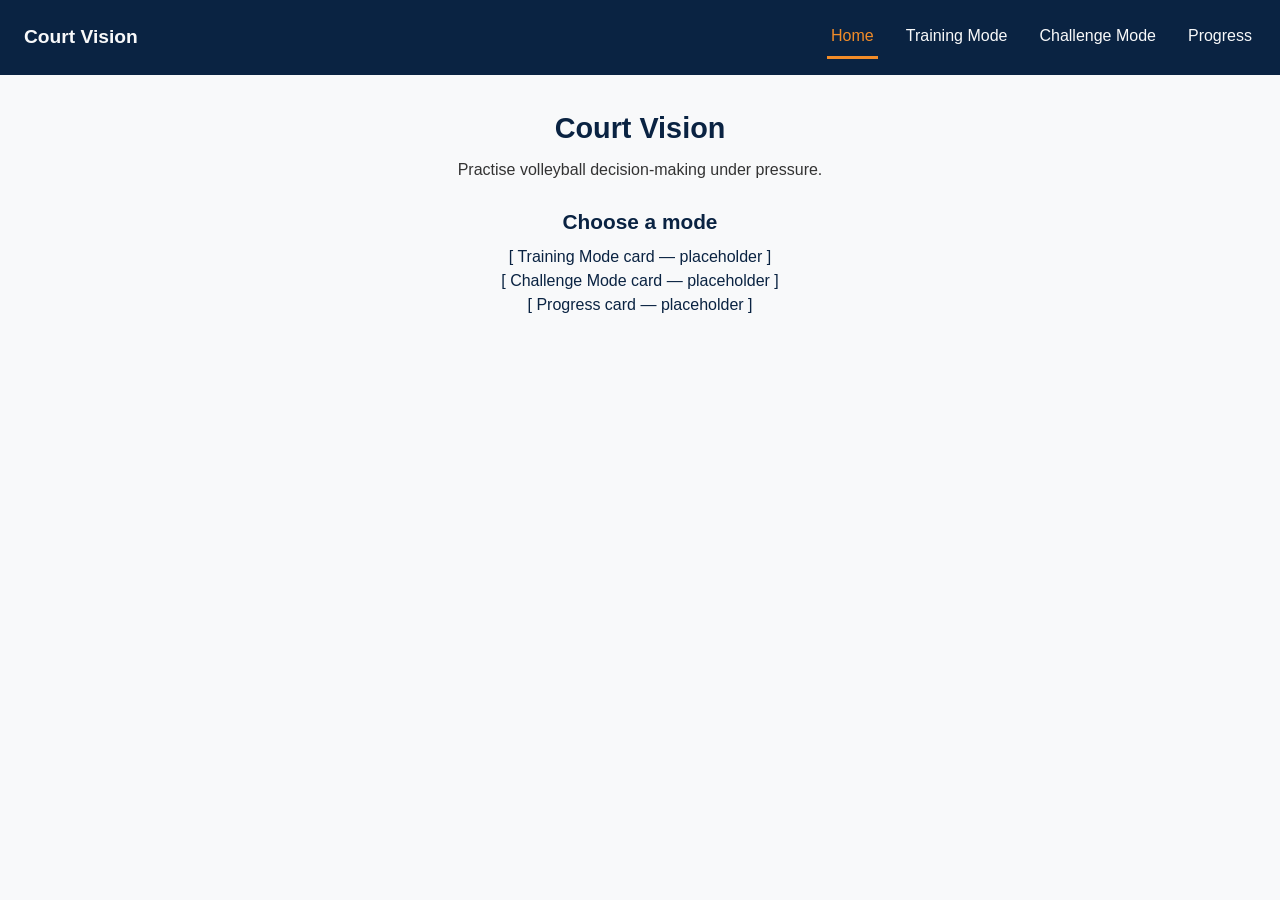
==== index.html @ 3679da06 "Initial upload" ====
<!DOCTYPE html>
<html lang="en">
<head>
  <meta charset="UTF-8">
  <title>Court Vision — Home</title>
  <link rel="stylesheet" href="css/style.css">
</head>
<body>

  <header class="site-header">
    <span class="site-title">Court Vision</span>
    <nav>
      <a href="index.html" class="active">Home</a>
      <a href="training.html">Training Mode</a>
      <a href="challenge.html">Challenge Mode</a>
      <a href="progress.html">Progress</a>
    </nav>
  </header>

  <main class="container page-content">
    <h1 class="page-title">Court Vision</h1>
    <p class="subtitle">Practise volleyball decision-making under pressure.</p>

    <h2 class="section-title">Choose a mode</h2>
    <p>[ Training Mode card — placeholder ]</p>
    <p>[ Challenge Mode card — placeholder ]</p>
    <p>[ Progress card — placeholder ]</p>
  </main>

</body>
</html>
---- css/style.css ----
/* Court Vision — base styles
   Colour palette from your Design doc:
   Dark Navy #0A2342 | Volleyball Orange #F28C28 | Off White #F8F9FA
   MVP note: fonts/colours are still placeholders — Colour + full
   typography get properly styled in later sprints, so keep this minimal.
*/

* {
  box-sizing: border-box;
  margin: 0;
  padding: 0;
}

body {
  font-family: Arial, Helvetica, sans-serif; /* MVP placeholder font */
  background: #F8F9FA;
  color: #0A2342;
  line-height: 1.5;
}

a {
  color: inherit;
  text-decoration: none;
}

.container {
  max-width: 900px;
  margin: 0 auto;
  padding: 1rem;
}

.btn {
  display: inline-block;
  background: #F28C28;
  color: #0A2342;
  padding: 0.6rem 1.2rem;
  border: none;
  border-radius: 4px;
  font-weight: bold;
  cursor: pointer;
}

.page-content {
  padding: 2rem 1rem;
  text-align: center;
}

.hidden {
  display: none;
}

/* ====================================================
   Site header / navigation
   Chosen from trial: Horizontal Top Bar
   ==================================================== */

header.site-header {
  background: #0A2342;
  color: #F8F9FA;
  display: flex;
  align-items: center;
  justify-content: space-between;
  padding: 1rem 1.5rem;
  flex-wrap: wrap;
}

header.site-header .site-title {
  font-size: 1.2rem;
  font-weight: bold;
}

header.site-header nav {
  display: flex;
  gap: 1.5rem;
}

header.site-header nav a {
  color: #F8F9FA;
  padding: 0.5rem 0.25rem;
  border-bottom: 3px solid transparent;
}

header.site-header nav a.active {
  border-bottom: 3px solid #F28C28;
  color: #F28C28;
}

header.site-header nav a:hover {
  border-bottom: 3px solid #F28C28;
  color: #F28C28;
}

/* ====================================================
   Titles / Headers / Text — MVP placeholder styles
   ==================================================== */

h1.page-title {
  font-size: 1.8rem;
  margin-bottom: 0.5rem;
}

h2.section-title {
  font-size: 1.3rem;
  margin: 1.5rem 0 0.5rem;
}

p.subtitle {
  font-size: 1rem;
  color: #333;
  margin-bottom: 1.5rem;
}

/* ====================================================
   Core Mechanics — decision panel, timer, feedback
   ==================================================== */

.decision-panel {
  margin-top: 1rem;
}

.decision-btn {
  background: #F28C28;
  color: #0A2342;
  border: none;
  padding: 0.7rem 1.1rem;
  margin: 0.3rem;
  border-radius: 4px;
  font-weight: bold;
  cursor: pointer;
}

.decision-btn:hover {
  opacity: 0.85;
}

.feedback {
  margin-top: 1rem;
  font-weight: bold;
  min-height: 1.5rem;
}

.feedback.correct {
  color: #1a7a3c;
}

.feedback.incorrect {
  color: #b3261e;
}
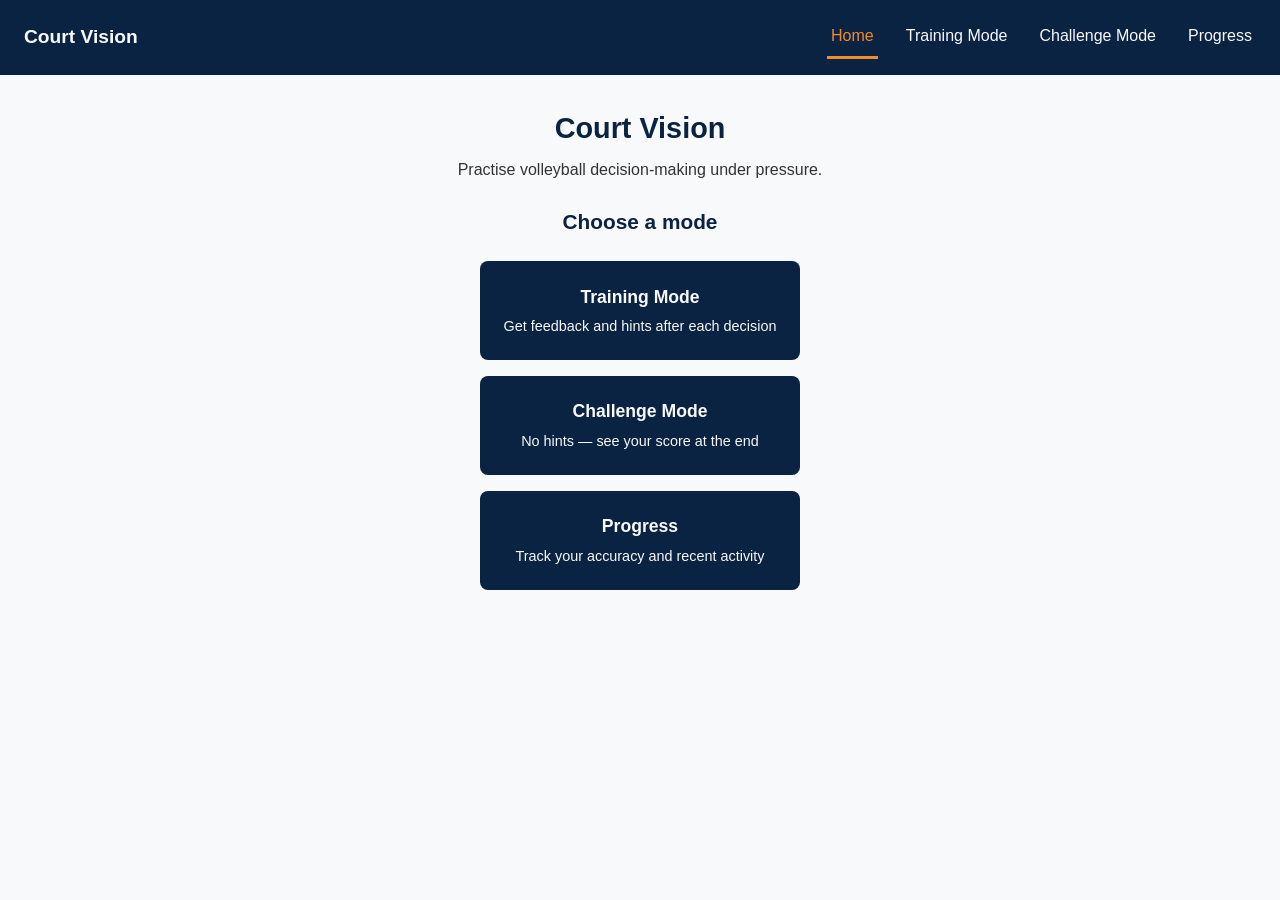
==== commit e0b24c47: "Trim MVP to 3 scenarios" ====
--- a/index.html
+++ b/index.html
@@ -22,9 +22,23 @@
     <p class="subtitle">Practise volleyball decision-making under pressure.</p>
 
     <h2 class="section-title">Choose a mode</h2>
-    <p>[ Training Mode card — placeholder ]</p>
-    <p>[ Challenge Mode card — placeholder ]</p>
-    <p>[ Progress card — placeholder ]</p>
+
+    <div class="mode-cards">
+      <a href="training.html" class="mode-card">
+        Training Mode
+        <span class="mode-card-desc">Get feedback and hints after each decision</span>
+      </a>
+
+      <a href="challenge.html" class="mode-card">
+        Challenge Mode
+        <span class="mode-card-desc">No hints — see your score at the end</span>
+      </a>
+
+      <a href="progress.html" class="mode-card">
+        Progress
+        <span class="mode-card-desc">Track your accuracy and recent activity</span>
+      </a>
+    </div>
   </main>
 
 </body>
--- a/css/style.css
+++ b/css/style.css
@@ -1,8 +1,8 @@
 /* Court Vision — base styles
    Colour palette from your Design doc:
    Dark Navy #0A2342 | Volleyball Orange #F28C28 | Off White #F8F9FA
-   MVP note: fonts/colours are still placeholders — Colour + full
-   typography get properly styled in later sprints, so keep this minimal.
+   MVP note: fonts/colours are still placeholders — Colour gets properly
+   styled in Sprint 2, so keep this minimal.
 */
 
 * {
@@ -111,6 +111,49 @@
 }
 
 /* ====================================================
+   Home page — mode cards
+   ==================================================== */
+
+.mode-cards {
+  display: flex;
+  flex-direction: column;
+  gap: 1rem;
+  align-items: center;
+  margin-top: 1.5rem;
+}
+
+.mode-card {
+  display: block;
+  width: 100%;
+  max-width: 320px;
+  background: #0A2342;
+  color: #F8F9FA;
+  padding: 1.2rem;
+  border-radius: 8px;
+  text-align: center;
+  font-weight: bold;
+  font-size: 1.1rem;
+  border: 3px solid transparent;
+}
+
+.mode-card:hover {
+  border-color: #F28C28;
+  color: #F28C28;
+}
+
+.mode-card .mode-card-desc {
+  display: block;
+  font-weight: normal;
+  font-size: 0.9rem;
+  margin-top: 0.4rem;
+  color: #F8F9FA;
+}
+
+.mode-card:hover .mode-card-desc {
+  color: #F28C28;
+}
+
+/* ====================================================
    Core Mechanics — decision panel, timer, feedback
    ==================================================== */
 
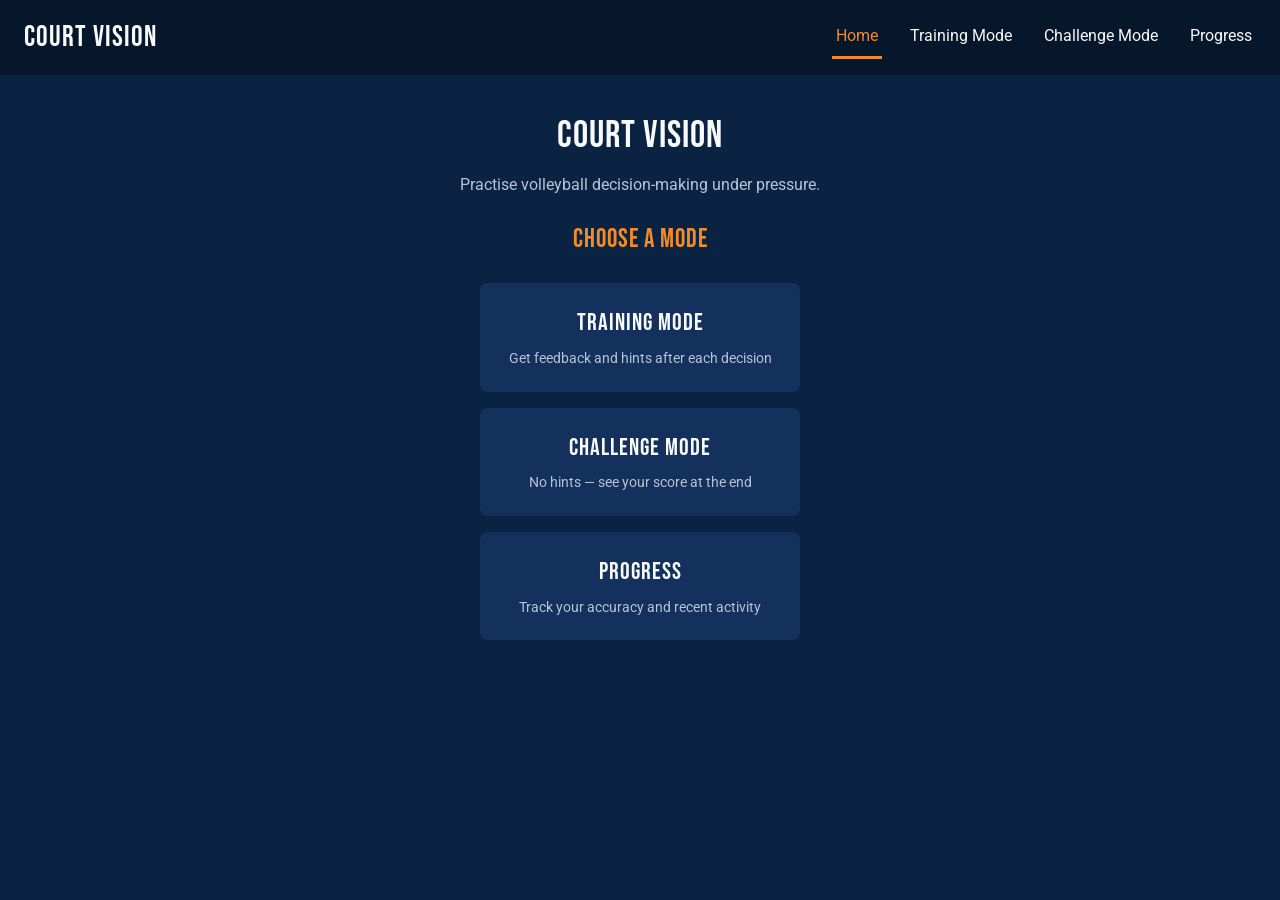
==== commit 61670439: "Complete core mechanics component with shrinking timer bar" ====
--- a/index.html
+++ b/index.html
@@ -3,6 +3,11 @@
 <head>
   <meta charset="UTF-8">
   <title>Court Vision — Home</title>
+  
+  <link rel="preconnect" href="https://fonts.googleapis.com">
+  <link rel="preconnect" href="https://fonts.gstatic.com" crossorigin>
+  <link href="https://fonts.googleapis.com/css2?family=Bebas+Neue&family=Roboto:wght@400;700&display=swap" rel="stylesheet">
+  
   <link rel="stylesheet" href="css/style.css">
 </head>
 <body>
--- a/css/style.css
+++ b/css/style.css
@@ -1,9 +1,9 @@
-/* Court Vision — base styles
-   Colour palette from your Design doc:
-   Dark Navy #0A2342 | Volleyball Orange #F28C28 | Off White #F8F9FA
-   MVP note: fonts/colours are still placeholders — Colour gets properly
-   styled in Sprint 2, so keep this minimal.
+/* Court Vision — Main Stylesheet
+   Theme: Dark Navy (#0A2342) / Card Navy (#13315C) / Volleyball Orange (#F28C28) / Off White (#F8F9FA)
+   Typography Choice (Option A): Bebas Neue (Titles/Headers) + Roboto (Body/Buttons)
 */
+
+@import url('https://fonts.googleapis.com/css2?family=Bebas+Neue&family=Roboto:wght@400;700&display=swap');
 
 * {
   box-sizing: border-box;
@@ -12,9 +12,9 @@
 }
 
 body {
-  font-family: Arial, Helvetica, sans-serif; /* MVP placeholder font */
-  background: #F8F9FA;
-  color: #0A2342;
+  font-family: 'Roboto', Arial, Helvetica, sans-serif;
+  background: #0A2342;
+  color: #F8F9FA;
   line-height: 1.5;
 }
 
@@ -33,6 +33,7 @@
   display: inline-block;
   background: #F28C28;
   color: #0A2342;
+  font-family: 'Roboto', sans-serif;
   padding: 0.6rem 1.2rem;
   border: none;
   border-radius: 4px;
@@ -51,11 +52,10 @@
 
 /* ====================================================
    Site header / navigation
-   Chosen from trial: Horizontal Top Bar
    ==================================================== */
 
 header.site-header {
-  background: #0A2342;
+  background: #06162B;
   color: #F8F9FA;
   display: flex;
   align-items: center;
@@ -65,8 +65,9 @@
 }
 
 header.site-header .site-title {
-  font-size: 1.2rem;
-  font-weight: bold;
+  font-family: 'Bebas Neue', sans-serif;
+  font-size: 1.8rem;
+  letter-spacing: 1px;
 }
 
 header.site-header nav {
@@ -91,22 +92,32 @@
 }
 
 /* ====================================================
-   Titles / Headers / Text — MVP placeholder styles
-   ==================================================== */
+   Titles / Headers / Text — Bebas Neue + Roboto
+   ==================================================== */
+
+h1, h2, h3, h4, h5, h6, 
+.site-title, 
+.page-title, 
+.section-title {
+  font-family: 'Bebas Neue', sans-serif;
+  letter-spacing: 1px;
+  font-weight: normal;
+}
 
 h1.page-title {
-  font-size: 1.8rem;
+  font-size: 2.4rem;
   margin-bottom: 0.5rem;
 }
 
 h2.section-title {
-  font-size: 1.3rem;
+  font-size: 1.6rem;
+  color: #F28C28;
   margin: 1.5rem 0 0.5rem;
 }
 
 p.subtitle {
   font-size: 1rem;
-  color: #333;
+  color: #B8C4D6;
   margin-bottom: 1.5rem;
 }
 
@@ -126,13 +137,14 @@
   display: block;
   width: 100%;
   max-width: 320px;
-  background: #0A2342;
+  background: #13315C;
   color: #F8F9FA;
   padding: 1.2rem;
   border-radius: 8px;
   text-align: center;
-  font-weight: bold;
-  font-size: 1.1rem;
+  font-family: 'Bebas Neue', sans-serif;
+  font-size: 1.5rem;
+  letter-spacing: 1px;
   border: 3px solid transparent;
 }
 
@@ -143,10 +155,12 @@
 
 .mode-card .mode-card-desc {
   display: block;
+  font-family: 'Roboto', sans-serif;
   font-weight: normal;
   font-size: 0.9rem;
   margin-top: 0.4rem;
-  color: #F8F9FA;
+  color: #B8C4D6;
+  letter-spacing: normal;
 }
 
 .mode-card:hover .mode-card-desc {
@@ -170,6 +184,7 @@
   border-radius: 4px;
   font-weight: bold;
   cursor: pointer;
+  font-family: 'Roboto', sans-serif;
 }
 
 .decision-btn:hover {
@@ -183,9 +198,70 @@
 }
 
 .feedback.correct {
-  color: #1a7a3c;
+  color: #5FD38D;
 }
 
 .feedback.incorrect {
-  color: #b3261e;
-}
+  color: #FF8A80;
+}
+
+/* ====================================================
+   Video player, start panel and credits
+   ==================================================== */
+
+.video-wrap {
+  width: 100%;
+  max-width: 640px;
+  aspect-ratio: 16 / 9;
+  margin: 0 auto;
+  background: #000;
+  border-radius: 6px;
+  overflow: hidden;
+}
+
+.video-wrap iframe,
+.video-wrap video {
+  width: 100%;
+  height: 100%;
+  border: 0;
+}
+
+.video-credit {
+  font-size: 0.8rem;
+  color: #B8C4D6;
+  margin-top: 0.4rem;
+}
+
+.start-panel {
+  max-width: 520px;
+  margin: 0 auto 1.5rem;
+  text-align: left;
+  background: #13315C;
+  padding: 1.5rem;
+  border-radius: 8px;
+}
+
+.start-panel .section-title {
+  text-align: center;
+}
+
+.how-list {
+  margin: 0.5rem 0 1.2rem 1.4rem;
+  color: #B8C4D6;
+}
+
+.start-panel .btn {
+  display: block;
+  margin: 0 auto;
+}
+
+.credits-list {
+  list-style: none;
+  font-size: 0.9rem;
+  color: #B8C4D6;
+}
+
+.btn:disabled {
+  opacity: 0.6;
+  cursor: not-allowed;
+}
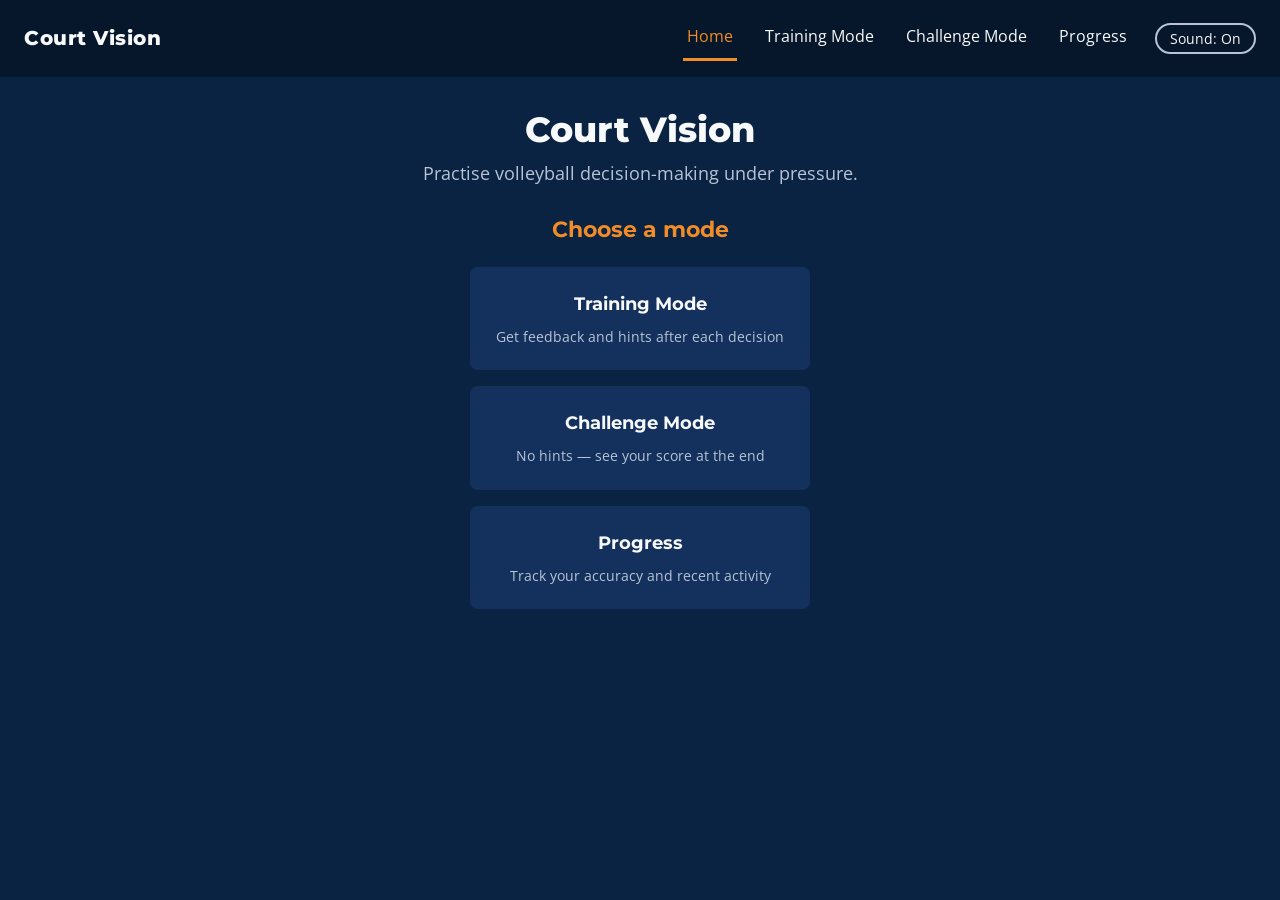
==== commit 257a16e1: "Dark theme, audio, score data" ====
--- a/index.html
+++ b/index.html
@@ -2,12 +2,11 @@
 <html lang="en">
 <head>
   <meta charset="UTF-8">
+  <meta name="viewport" content="width=device-width, initial-scale=1">
   <title>Court Vision — Home</title>
-  
   <link rel="preconnect" href="https://fonts.googleapis.com">
   <link rel="preconnect" href="https://fonts.gstatic.com" crossorigin>
-  <link href="https://fonts.googleapis.com/css2?family=Bebas+Neue&family=Roboto:wght@400;700&display=swap" rel="stylesheet">
-  
+  <link href="https://fonts.googleapis.com/css2?family=Montserrat:wght@700;800&family=Open+Sans:wght@400;600;700&display=swap" rel="stylesheet">
   <link rel="stylesheet" href="css/style.css">
 </head>
 <body>
@@ -46,5 +45,6 @@
     </div>
   </main>
 
+  <script src="js/audio.js"></script>
 </body>
 </html>
--- a/css/style.css
+++ b/css/style.css
@@ -1,9 +1,24 @@
-/* Court Vision — Main Stylesheet
-   Theme: Dark Navy (#0A2342) / Card Navy (#13315C) / Volleyball Orange (#F28C28) / Off White (#F8F9FA)
-   Typography Choice (Option A): Bebas Neue (Titles/Headers) + Roboto (Body/Buttons)
+/* Court Vision — styles (Sprint 2 / MMP)
+   Colour: dark theme chosen from Colour trial B, using the Design doc palette
+   Navy #0A2342 | Volleyball Orange #F28C28 | Off White #F8F9FA
+   Fonts: Montserrat (titles/headers) + Open Sans (body text)
+   To change the theme or fonts, edit the variables in :root only.
 */
 
-@import url('https://fonts.googleapis.com/css2?family=Bebas+Neue&family=Roboto:wght@400;700&display=swap');
+:root {
+  --bg: #0A2342;          /* page background (navy) */
+  --bg-dark: #06162B;     /* header */
+  --card: #13315C;        /* cards and panels */
+  --text: #F8F9FA;        /* off white */
+  --muted: #B8C4D6;       /* credits, small print */
+  --accent: #F28C28;      /* volleyball orange */
+  --on-accent: #0A2342;   /* text on orange buttons */
+  --ok: #5FD38D;          /* correct */
+  --bad: #FF8A80;         /* incorrect */
+
+  --font-heading: 'Montserrat', Arial, Helvetica, sans-serif;
+  --font-body: 'Open Sans', Arial, Helvetica, sans-serif;
+}
 
 * {
   box-sizing: border-box;
@@ -12,15 +27,21 @@
 }
 
 body {
-  font-family: 'Roboto', Arial, Helvetica, sans-serif;
-  background: #0A2342;
-  color: #F8F9FA;
-  line-height: 1.5;
+  font-family: var(--font-body);
+  font-size: 1rem;
+  background: var(--bg);
+  color: var(--text);
+  line-height: 1.6;
 }
 
 a {
   color: inherit;
   text-decoration: none;
+}
+
+:focus-visible {
+  outline: 3px solid var(--accent);
+  outline-offset: 2px;
 }
 
 .container {
@@ -29,18 +50,6 @@
   padding: 1rem;
 }
 
-.btn {
-  display: inline-block;
-  background: #F28C28;
-  color: #0A2342;
-  font-family: 'Roboto', sans-serif;
-  padding: 0.6rem 1.2rem;
-  border: none;
-  border-radius: 4px;
-  font-weight: bold;
-  cursor: pointer;
-}
-
 .page-content {
   padding: 2rem 1rem;
   text-align: center;
@@ -50,80 +59,118 @@
   display: none;
 }
 
-/* ====================================================
-   Site header / navigation
-   ==================================================== */
+/* ---------- Buttons ---------- */
+
+.btn {
+  display: inline-block;
+  background: var(--accent);
+  color: var(--on-accent);
+  font-family: var(--font-body);
+  font-size: 1rem;
+  font-weight: 700;
+  padding: 0.7rem 1.4rem;
+  border: none;
+  border-radius: 4px;
+  cursor: pointer;
+  margin-top: 1rem;
+}
+
+.btn:hover {
+  opacity: 0.88;
+}
+
+.btn:disabled {
+  opacity: 0.6;
+  cursor: not-allowed;
+}
+
+.btn-secondary {
+  background: transparent;
+  color: var(--text);
+  border: 2px solid var(--muted);
+}
+
+/* ---------- Header / navigation (horizontal top bar) ---------- */
 
 header.site-header {
-  background: #06162B;
-  color: #F8F9FA;
+  background: var(--bg-dark);
+  color: var(--text);
   display: flex;
   align-items: center;
   justify-content: space-between;
   padding: 1rem 1.5rem;
   flex-wrap: wrap;
+  gap: 0.5rem;
 }
 
 header.site-header .site-title {
-  font-family: 'Bebas Neue', sans-serif;
-  font-size: 1.8rem;
-  letter-spacing: 1px;
+  font-family: var(--font-heading);
+  font-size: 1.25rem;
+  font-weight: 800;
+  letter-spacing: 0.5px;
 }
 
 header.site-header nav {
   display: flex;
+  align-items: center;
   gap: 1.5rem;
+  flex-wrap: wrap;
 }
 
 header.site-header nav a {
-  color: #F8F9FA;
+  color: var(--text);
   padding: 0.5rem 0.25rem;
   border-bottom: 3px solid transparent;
 }
 
-header.site-header nav a.active {
-  border-bottom: 3px solid #F28C28;
-  color: #F28C28;
-}
-
+header.site-header nav a.active,
 header.site-header nav a:hover {
-  border-bottom: 3px solid #F28C28;
-  color: #F28C28;
-}
-
-/* ====================================================
-   Titles / Headers / Text — Bebas Neue + Roboto
-   ==================================================== */
-
-h1, h2, h3, h4, h5, h6, 
-.site-title, 
-.page-title, 
-.section-title {
-  font-family: 'Bebas Neue', sans-serif;
-  letter-spacing: 1px;
-  font-weight: normal;
-}
+  border-bottom: 3px solid var(--accent);
+  color: var(--accent);
+}
+
+.sound-toggle {
+  background: transparent;
+  color: var(--text);
+  border: 2px solid var(--muted);
+  border-radius: 999px;
+  font-family: var(--font-body);
+  font-size: 0.85rem;
+  padding: 0.25rem 0.8rem;
+  cursor: pointer;
+}
+
+.sound-toggle:hover {
+  border-color: var(--accent);
+  color: var(--accent);
+}
+
+/* ---------- Titles / Headers / Text ---------- */
 
 h1.page-title {
-  font-size: 2.4rem;
+  font-family: var(--font-heading);
+  font-size: 2.2rem;
+  font-weight: 800;
+  line-height: 1.2;
   margin-bottom: 0.5rem;
 }
 
 h2.section-title {
-  font-size: 1.6rem;
-  color: #F28C28;
-  margin: 1.5rem 0 0.5rem;
+  font-family: var(--font-heading);
+  font-size: 1.35rem;
+  font-weight: 700;
+  line-height: 1.3;
+  margin: 1.75rem 0 0.6rem;
+  color: var(--accent);
 }
 
 p.subtitle {
-  font-size: 1rem;
-  color: #B8C4D6;
+  font-size: 1.1rem;
+  color: var(--muted);
   margin-bottom: 1.5rem;
 }
 
-/* ====================================================
-   Home page — mode cards
-   ==================================================== */
+/* ---------- Home page mode cards ---------- */
 
 .mode-cards {
   display: flex;
@@ -136,78 +183,33 @@
 .mode-card {
   display: block;
   width: 100%;
-  max-width: 320px;
-  background: #13315C;
-  color: #F8F9FA;
+  max-width: 340px;
+  background: var(--card);
+  color: var(--text);
   padding: 1.2rem;
   border-radius: 8px;
   text-align: center;
-  font-family: 'Bebas Neue', sans-serif;
-  font-size: 1.5rem;
-  letter-spacing: 1px;
+  font-family: var(--font-heading);
+  font-weight: 700;
+  font-size: 1.15rem;
   border: 3px solid transparent;
 }
 
 .mode-card:hover {
-  border-color: #F28C28;
-  color: #F28C28;
+  border-color: var(--accent);
+  color: var(--accent);
 }
 
 .mode-card .mode-card-desc {
   display: block;
-  font-family: 'Roboto', sans-serif;
-  font-weight: normal;
+  font-family: var(--font-body);
+  font-weight: 400;
   font-size: 0.9rem;
   margin-top: 0.4rem;
-  color: #B8C4D6;
-  letter-spacing: normal;
-}
-
-.mode-card:hover .mode-card-desc {
-  color: #F28C28;
-}
-
-/* ====================================================
-   Core Mechanics — decision panel, timer, feedback
-   ==================================================== */
-
-.decision-panel {
-  margin-top: 1rem;
-}
-
-.decision-btn {
-  background: #F28C28;
-  color: #0A2342;
-  border: none;
-  padding: 0.7rem 1.1rem;
-  margin: 0.3rem;
-  border-radius: 4px;
-  font-weight: bold;
-  cursor: pointer;
-  font-family: 'Roboto', sans-serif;
-}
-
-.decision-btn:hover {
-  opacity: 0.85;
-}
-
-.feedback {
-  margin-top: 1rem;
-  font-weight: bold;
-  min-height: 1.5rem;
-}
-
-.feedback.correct {
-  color: #5FD38D;
-}
-
-.feedback.incorrect {
-  color: #FF8A80;
-}
-
-/* ====================================================
-   Video player, start panel and credits
-   ==================================================== */
+  color: var(--muted);
+}
+
+/* ---------- Video player, start panel, credits ---------- */
 
 .video-wrap {
   width: 100%;
@@ -219,8 +221,7 @@
   overflow: hidden;
 }
 
-.video-wrap iframe,
-.video-wrap video {
+.video-wrap iframe {
   width: 100%;
   height: 100%;
   border: 0;
@@ -228,7 +229,7 @@
 
 .video-credit {
   font-size: 0.8rem;
-  color: #B8C4D6;
+  color: var(--muted);
   margin-top: 0.4rem;
 }
 
@@ -236,32 +237,154 @@
   max-width: 520px;
   margin: 0 auto 1.5rem;
   text-align: left;
-  background: #13315C;
-  padding: 1.5rem;
+  background: var(--card);
+  padding: 1.2rem 1.5rem 1.5rem;
   border-radius: 8px;
 }
 
 .start-panel .section-title {
   text-align: center;
+  margin-top: 0.3rem;
 }
 
 .how-list {
-  margin: 0.5rem 0 1.2rem 1.4rem;
-  color: #B8C4D6;
+  margin: 0.5rem 0 1rem 1.4rem;
 }
 
 .start-panel .btn {
   display: block;
-  margin: 0 auto;
+  margin: 0.5rem auto 0;
 }
 
 .credits-list {
   list-style: none;
   font-size: 0.9rem;
-  color: #B8C4D6;
-}
-
-.btn:disabled {
-  opacity: 0.6;
-  cursor: not-allowed;
-}+  color: var(--muted);
+}
+
+/* ---------- Core Mechanics: decision panel, timer, feedback ---------- */
+
+.decision-panel {
+  margin-top: 1rem;
+}
+
+.timer {
+  font-family: var(--font-heading);
+  font-weight: 700;
+}
+
+.timer.urgent {
+  color: var(--bad);
+}
+
+.decision-btn {
+  background: var(--accent);
+  color: var(--on-accent);
+  font-family: var(--font-body);
+  font-size: 1rem;
+  font-weight: 700;
+  border: none;
+  padding: 0.75rem 1.2rem;
+  margin: 0.3rem;
+  border-radius: 4px;
+  cursor: pointer;
+}
+
+.decision-btn:hover {
+  opacity: 0.88;
+}
+
+.feedback {
+  margin-top: 1rem;
+  font-weight: 700;
+  min-height: 1.5rem;
+}
+
+.feedback.correct {
+  color: var(--ok);
+}
+
+.feedback.incorrect {
+  color: var(--bad);
+}
+
+/* ---------- Score / Data: progress page ---------- */
+
+.stat-grid {
+  display: grid;
+  grid-template-columns: repeat(auto-fit, minmax(150px, 1fr));
+  gap: 1rem;
+  margin: 1rem 0;
+}
+
+.stat-card {
+  background: var(--card);
+  border-radius: 8px;
+  padding: 1rem;
+}
+
+.stat-value {
+  font-family: var(--font-heading);
+  font-size: 1.8rem;
+  font-weight: 800;
+  color: var(--accent);
+}
+
+.stat-label {
+  font-size: 0.85rem;
+  color: var(--muted);
+}
+
+.bar {
+  background: var(--card);
+  border-radius: 999px;
+  height: 14px;
+  overflow: hidden;
+  max-width: 500px;
+  margin: 0.5rem auto 0;
+}
+
+.bar-fill {
+  background: var(--accent);
+  height: 100%;
+  width: 0;
+}
+
+.data-table {
+  width: 100%;
+  max-width: 640px;
+  margin: 0.5rem auto 0;
+  border-collapse: collapse;
+  text-align: left;
+  font-size: 0.95rem;
+}
+
+.data-table th,
+.data-table td {
+  padding: 0.5rem 0.75rem;
+  border-bottom: 1px solid var(--card);
+}
+
+.data-table th {
+  color: var(--muted);
+  font-weight: 600;
+}
+
+.activity-list {
+  list-style: none;
+  max-width: 640px;
+  margin: 0.5rem auto 0;
+  text-align: left;
+}
+
+.activity-list li {
+  background: var(--card);
+  border-radius: 6px;
+  padding: 0.5rem 0.9rem;
+  margin-bottom: 0.4rem;
+}
+
+@media (max-width: 600px) {
+  h1.page-title { font-size: 1.7rem; }
+  header.site-header { flex-direction: column; align-items: flex-start; }
+}
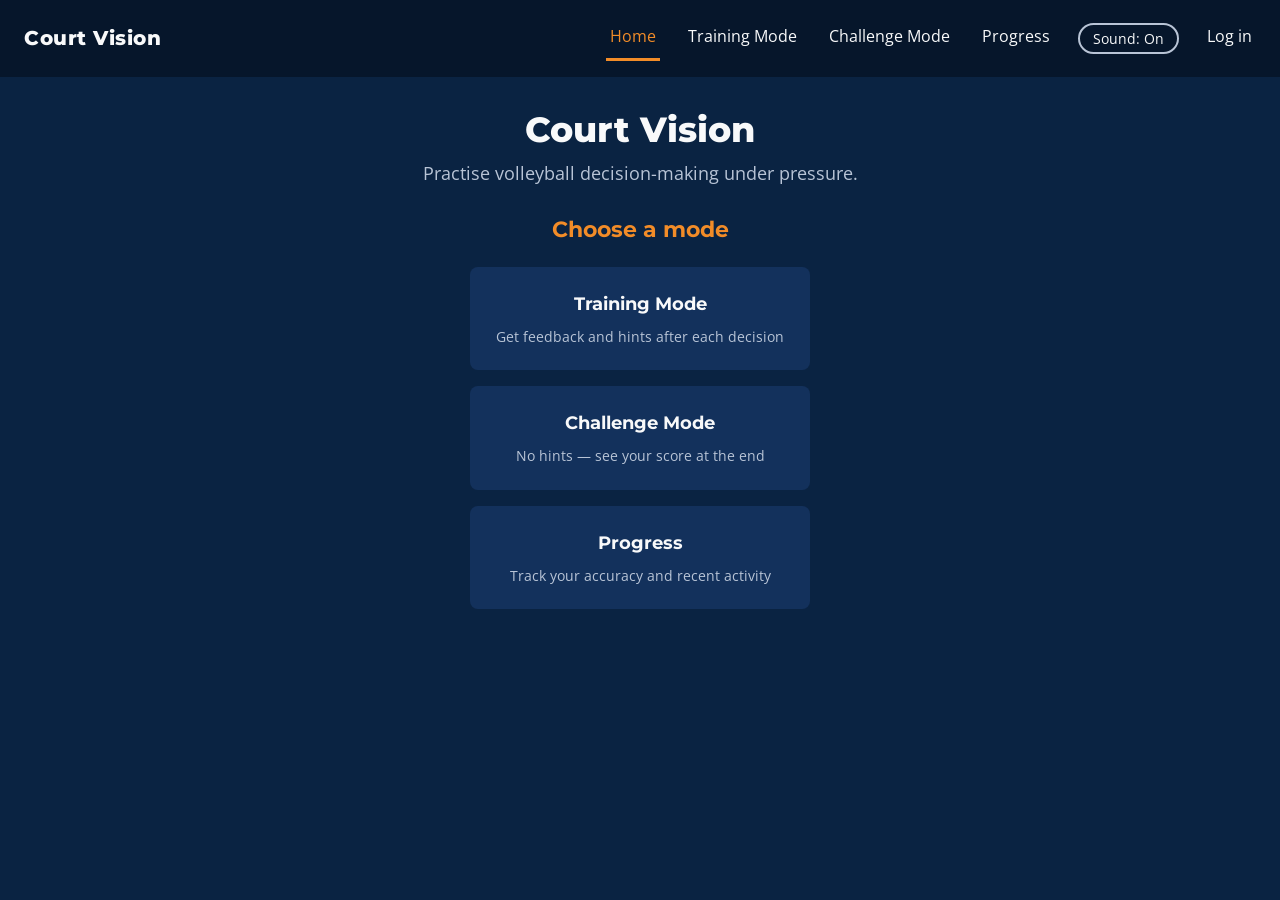
==== commit a2b8b0e6: "Timer bar and login" ====
--- a/index.html
+++ b/index.html
@@ -46,5 +46,6 @@
   </main>
 
   <script src="js/audio.js"></script>
+  <script src="js/auth.js"></script>
 </body>
 </html>
--- a/css/style.css
+++ b/css/style.css
@@ -388,3 +388,92 @@
   h1.page-title { font-size: 1.7rem; }
   header.site-header { flex-direction: column; align-items: flex-start; }
 }
+
+/* ---------- Timer bar (Core Mechanics) ---------- */
+
+.timer-bar {
+  background: var(--card);
+  border-radius: 999px;
+  height: 14px;
+  overflow: hidden;
+  max-width: 500px;
+  margin: 0.5rem auto 1rem;
+}
+
+.timer-fill {
+  background: var(--accent);
+  height: 100%;
+  width: 100%;
+}
+
+.timer-fill.urgent {
+  background: var(--bad);
+}
+
+/* ---------- Login / account ---------- */
+
+.account-name {
+  color: var(--muted);
+  font-size: 0.9rem;
+}
+
+.auth-box {
+  max-width: 400px;
+  margin: 0 auto;
+  background: var(--card);
+  border-radius: 8px;
+  padding: 1.2rem 1.5rem 1.5rem;
+  text-align: left;
+}
+
+.auth-tabs {
+  display: flex;
+  gap: 0.5rem;
+}
+
+.auth-tab {
+  flex: 1;
+  background: transparent;
+  color: var(--text);
+  border: 2px solid var(--muted);
+  border-radius: 4px;
+  padding: 0.5rem;
+  font-family: var(--font-body);
+  font-weight: 700;
+  cursor: pointer;
+}
+
+.auth-tab.active {
+  background: var(--accent);
+  border-color: var(--accent);
+  color: var(--on-accent);
+}
+
+.auth-box label {
+  display: block;
+  font-weight: 600;
+  margin-top: 0.8rem;
+}
+
+.auth-box input {
+  width: 100%;
+  padding: 0.6rem;
+  margin-top: 0.25rem;
+  border: 2px solid var(--muted);
+  border-radius: 4px;
+  background: var(--bg);
+  color: var(--text);
+  font-family: var(--font-body);
+  font-size: 1rem;
+}
+
+.auth-box .btn {
+  width: 100%;
+  text-align: center;
+}
+
+.auth-note {
+  font-size: 0.8rem;
+  color: var(--muted);
+  margin-top: 1rem;
+}
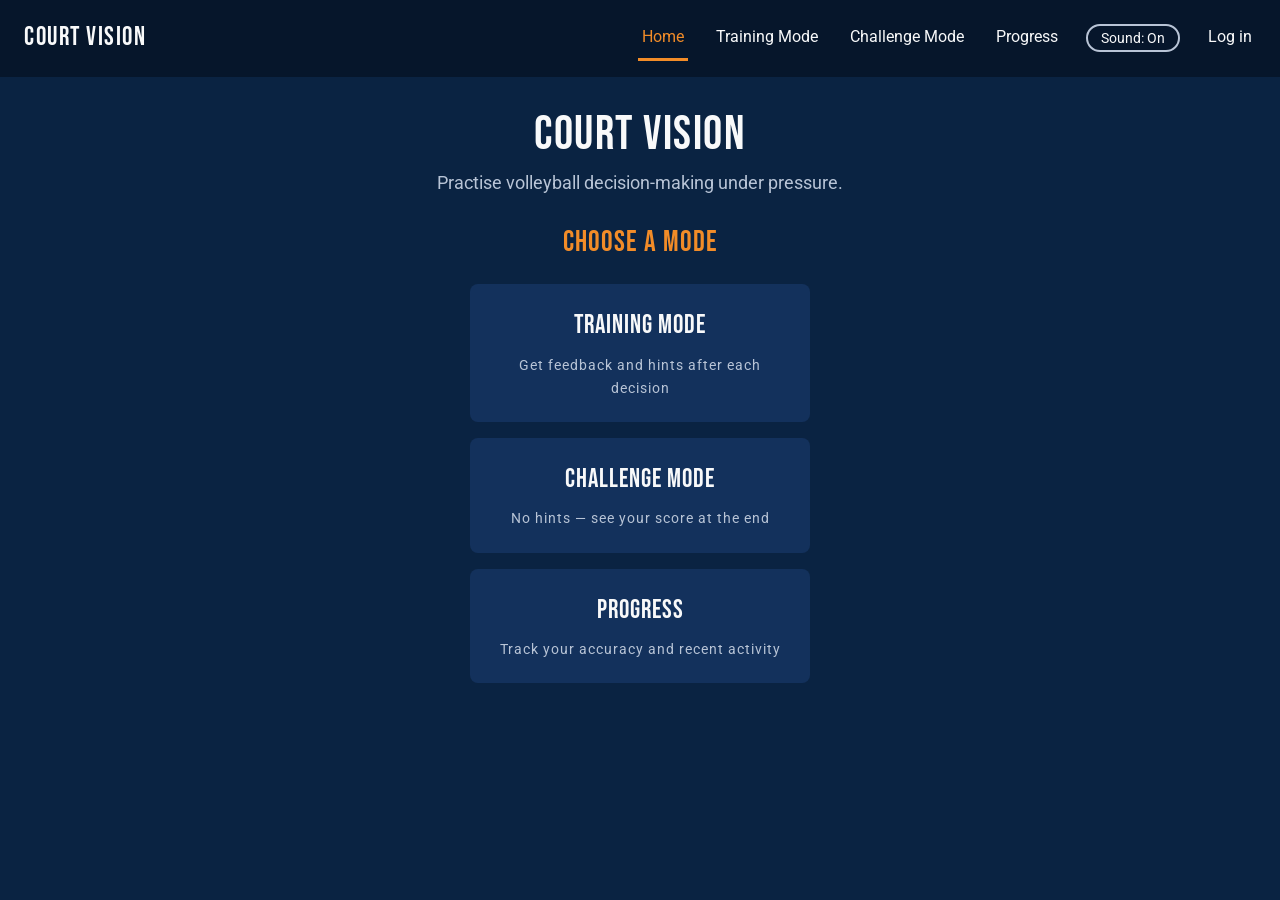
==== commit a77473bd: "Videos MAP" ====
--- a/index.html
+++ b/index.html
@@ -6,7 +6,7 @@
   <title>Court Vision — Home</title>
   <link rel="preconnect" href="https://fonts.googleapis.com">
   <link rel="preconnect" href="https://fonts.gstatic.com" crossorigin>
-  <link href="https://fonts.googleapis.com/css2?family=Montserrat:wght@700;800&family=Open+Sans:wght@400;600;700&display=swap" rel="stylesheet">
+  <link href="https://fonts.googleapis.com/css2?family=Bebas+Neue&family=Roboto:wght@400;700&display=swap" rel="stylesheet">
   <link rel="stylesheet" href="css/style.css">
 </head>
 <body>
@@ -28,12 +28,12 @@
     <h2 class="section-title">Choose a mode</h2>
 
     <div class="mode-cards">
-      <a href="training.html" class="mode-card">
+      <a href="levels.html?mode=training" class="mode-card">
         Training Mode
         <span class="mode-card-desc">Get feedback and hints after each decision</span>
       </a>
 
-      <a href="challenge.html" class="mode-card">
+      <a href="levels.html?mode=challenge" class="mode-card">
         Challenge Mode
         <span class="mode-card-desc">No hints — see your score at the end</span>
       </a>
@@ -47,5 +47,6 @@
 
   <script src="js/audio.js"></script>
   <script src="js/auth.js"></script>
+  <script src="js/nav.js"></script>
 </body>
 </html>
--- a/css/style.css
+++ b/css/style.css
@@ -1,7 +1,7 @@
 /* Court Vision — styles (Sprint 2 / MMP)
    Colour: dark theme chosen from Colour trial B, using the Design doc palette
    Navy #0A2342 | Volleyball Orange #F28C28 | Off White #F8F9FA
-   Fonts: Montserrat (titles/headers) + Open Sans (body text)
+   Fonts: Bebas Neue (titles/headers) + Roboto (body text), as chosen in the MMP trialling table
    To change the theme or fonts, edit the variables in :root only.
 */
 
@@ -16,8 +16,8 @@
   --ok: #5FD38D;          /* correct */
   --bad: #FF8A80;         /* incorrect */
 
-  --font-heading: 'Montserrat', Arial, Helvetica, sans-serif;
-  --font-body: 'Open Sans', Arial, Helvetica, sans-serif;
+  --font-heading: 'Bebas Neue', Impact, Arial, sans-serif;
+  --font-body: 'Roboto', Arial, Helvetica, sans-serif;
 }
 
 * {
@@ -105,9 +105,9 @@
 
 header.site-header .site-title {
   font-family: var(--font-heading);
-  font-size: 1.25rem;
-  font-weight: 800;
-  letter-spacing: 0.5px;
+  font-size: 1.6rem;
+  font-weight: 400;
+  letter-spacing: 1.5px;
 }
 
 header.site-header nav {
@@ -149,17 +149,19 @@
 
 h1.page-title {
   font-family: var(--font-heading);
-  font-size: 2.2rem;
-  font-weight: 800;
+  font-size: 3rem;
+  font-weight: 400;
+  letter-spacing: 1.5px;
+  line-height: 1.1;
+  margin-bottom: 0.5rem;
+}
+
+h2.section-title {
+  font-family: var(--font-heading);
+  font-size: 1.8rem;
+  font-weight: 400;
+  letter-spacing: 1px;
   line-height: 1.2;
-  margin-bottom: 0.5rem;
-}
-
-h2.section-title {
-  font-family: var(--font-heading);
-  font-size: 1.35rem;
-  font-weight: 700;
-  line-height: 1.3;
   margin: 1.75rem 0 0.6rem;
   color: var(--accent);
 }
@@ -190,8 +192,9 @@
   border-radius: 8px;
   text-align: center;
   font-family: var(--font-heading);
-  font-weight: 700;
-  font-size: 1.15rem;
+  font-weight: 400;
+  font-size: 1.6rem;
+  letter-spacing: 1px;
   border: 3px solid transparent;
 }
 
@@ -213,8 +216,9 @@
 
 .video-wrap {
   width: 100%;
-  max-width: 640px;
+  max-width: 860px;
   aspect-ratio: 16 / 9;
+  position: relative;
   margin: 0 auto;
   background: #000;
   border-radius: 6px;
@@ -228,7 +232,7 @@
 }
 
 .video-credit {
-  font-size: 0.8rem;
+  font-size: 0.95rem;
   color: var(--muted);
   margin-top: 0.4rem;
 }
@@ -270,7 +274,8 @@
 
 .timer {
   font-family: var(--font-heading);
-  font-weight: 700;
+  font-weight: 400;
+  font-size: 1.4rem;
 }
 
 .timer.urgent {
@@ -325,8 +330,8 @@
 
 .stat-value {
   font-family: var(--font-heading);
-  font-size: 1.8rem;
-  font-weight: 800;
+  font-size: 2.4rem;
+  font-weight: 400;
   color: var(--accent);
 }
 
@@ -385,7 +390,7 @@
 }
 
 @media (max-width: 600px) {
-  h1.page-title { font-size: 1.7rem; }
+  h1.page-title { font-size: 2.3rem; }
   header.site-header { flex-direction: column; align-items: flex-start; }
 }
 
@@ -477,3 +482,165 @@
   color: var(--muted);
   margin-top: 1rem;
 }
+
+/* ---------- Navigation (MAP): skip link + hamburger on narrow screens ---------- */
+
+.skip-link {
+  position: absolute;
+  left: -999px;
+  top: 0;
+  background: var(--accent);
+  color: var(--on-accent);
+  padding: 0.6rem 1rem;
+  font-weight: 700;
+  z-index: 100;
+}
+
+.skip-link:focus {
+  left: 0;
+}
+
+.nav-toggle {
+  display: none;
+  background: transparent;
+  border: 2px solid var(--muted);
+  border-radius: 4px;
+  width: 44px;
+  height: 40px;
+  padding: 8px;
+  cursor: pointer;
+  flex-direction: column;
+  justify-content: space-between;
+}
+
+.nav-toggle span {
+  display: block;
+  height: 3px;
+  background: var(--text);
+  border-radius: 2px;
+}
+
+@media (max-width: 700px) {
+  header.site-header {
+    flex-direction: row;
+    align-items: center;
+    flex-wrap: wrap;
+  }
+
+  .nav-toggle {
+    display: flex;
+  }
+
+  header.site-header nav {
+    display: none;
+    width: 100%;
+    flex-direction: column;
+    align-items: flex-start;
+    gap: 0.25rem;
+    padding-top: 0.75rem;
+  }
+
+  header.site-header.nav-open nav {
+    display: flex;
+  }
+
+  header.site-header nav a {
+    width: 100%;
+    padding: 0.6rem 0.25rem;
+  }
+}
+
+/* ---------- Levels ---------- */
+
+.level-badge {
+  display: inline-block;
+  background: var(--card);
+  color: var(--accent);
+  font-weight: 700;
+  padding: 0.3rem 0.9rem;
+  border-radius: 999px;
+  margin-bottom: 1rem;
+}
+
+.mode-switch {
+  display: flex;
+  gap: 0.5rem;
+  max-width: 320px;
+  margin: 0 auto 1.5rem;
+}
+
+.mode-switch .auth-tab {
+  text-align: center;
+}
+
+.level-grid {
+  display: grid;
+  grid-template-columns: repeat(auto-fit, minmax(240px, 1fr));
+  gap: 1rem;
+}
+
+.level-card {
+  background: var(--card);
+  border-radius: 8px;
+  padding: 1.2rem;
+  border: 3px solid transparent;
+}
+
+.level-card:hover:not(.locked) {
+  border-color: var(--accent);
+}
+
+.level-card.locked {
+  opacity: 0.6;
+}
+
+.level-title {
+  font-family: var(--font-heading);
+  font-size: 1.7rem;
+  font-weight: 400;
+  letter-spacing: 1px;
+  color: var(--accent);
+  margin-bottom: 0.4rem;
+}
+
+.level-meta {
+  font-size: 0.85rem;
+  color: var(--muted);
+}
+
+.lock-note {
+  font-size: 0.85rem;
+  margin-top: 1rem;
+}
+
+/* ---------- Video effects (MAP): slow motion badge + decision glow ---------- */
+
+.video-wrap.slowmo::after {
+  content: 'SLOW MOTION';
+  position: absolute;
+  top: 10px;
+  left: 10px;
+  background: var(--accent);
+  color: var(--on-accent);
+  font-family: var(--font-heading);
+  letter-spacing: 1px;
+  font-size: 1.1rem;
+  padding: 0.1rem 0.7rem;
+  border-radius: 4px;
+  pointer-events: none;
+  animation: pulse 0.8s ease-in-out infinite alternate;
+}
+
+.video-wrap.at-decision {
+  outline: 3px solid var(--accent);
+  box-shadow: 0 0 28px rgba(242, 140, 40, 0.55);
+}
+
+@keyframes pulse {
+  from { opacity: 1; }
+  to   { opacity: 0.55; }
+}
+
+@media (prefers-reduced-motion: reduce) {
+  .video-wrap.slowmo::after { animation: none; }
+}
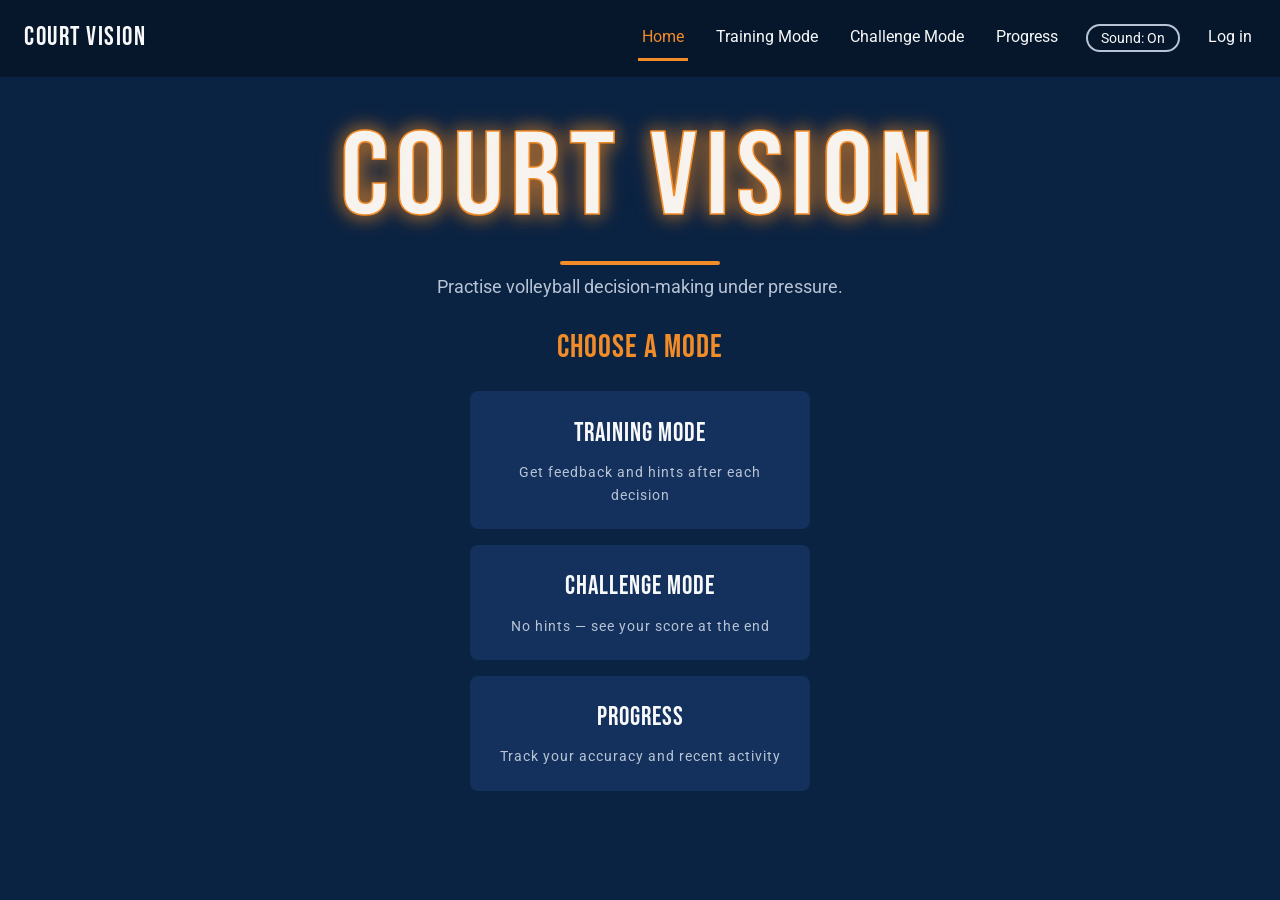
==== commit b991aec8: "Colour and fonts" ====
--- a/index.html
+++ b/index.html
@@ -22,7 +22,11 @@
   </header>
 
   <main class="container page-content">
-    <h1 class="page-title">Court Vision</h1>
+    <h1 class="page-title hero-title">
+      <svg class="hero-svg" viewBox="0 0 640 130" role="img" aria-label="Court Vision">
+        <text x="320" y="105" text-anchor="middle" textLength="600" lengthAdjust="spacingAndGlyphs">COURT VISION</text>
+      </svg>
+    </h1>
     <p class="subtitle">Practise volleyball decision-making under pressure.</p>
 
     <h2 class="section-title">Choose a mode</h2>
--- a/css/style.css
+++ b/css/style.css
@@ -149,16 +149,18 @@
 
 h1.page-title {
   font-family: var(--font-heading);
-  font-size: 3rem;
+  font-size: clamp(2.4rem, 6vw, 3.8rem);
   font-weight: 400;
   letter-spacing: 1.5px;
   line-height: 1.1;
+  text-shadow: 0 0 18px rgba(242, 140, 40, 0.45);
+  animation: title-in 0.7s ease-out both;
   margin-bottom: 0.5rem;
 }
 
 h2.section-title {
   font-family: var(--font-heading);
-  font-size: 1.8rem;
+  font-size: clamp(1.5rem, 4vw, 2rem);
   font-weight: 400;
   letter-spacing: 1px;
   line-height: 1.2;
@@ -390,7 +392,6 @@
 }
 
 @media (max-width: 600px) {
-  h1.page-title { font-size: 2.3rem; }
   header.site-header { flex-direction: column; align-items: flex-start; }
 }
 
@@ -644,3 +645,165 @@
 @media (prefers-reduced-motion: reduce) {
   .video-wrap.slowmo::after { animation: none; }
 }
+
+/* ====================================================
+   MAP — Colour: level colours and cinematic video grade
+   Heat scale gold -> orange -> red-orange for rising difficulty.
+   Contrast on navy: 10.2, 6.4, 5.6 (all pass 4.5:1).
+   ==================================================== */
+
+:root {
+  --level-1: #FFC857;
+  --level-2: #F28C28;
+  --level-3: #FF6B4A;
+}
+
+.level-card[data-level="1"], .level-badge[data-level="1"] { --lvl: var(--level-1); }
+.level-card[data-level="2"], .level-badge[data-level="2"] { --lvl: var(--level-2); }
+.level-card[data-level="3"], .level-badge[data-level="3"] { --lvl: var(--level-3); }
+
+.level-card {
+  border-top: 6px solid var(--lvl, var(--accent));
+}
+
+.level-card .level-title,
+.level-badge[data-level] {
+  color: var(--lvl, var(--accent));
+}
+
+.level-badge[data-level] {
+  border: 2px solid var(--lvl, var(--accent));
+}
+
+/* Cinematic grade: richer contrast and colour, a warm/cool tint and a vignette.
+   Applied with CSS because the footage is embedded from YouTube and cannot be
+   edited. Harder levels are graded a little cooler and darker. */
+
+.video-wrap iframe {
+  filter: contrast(1.08) saturate(1.15) brightness(0.97);
+}
+
+.video-wrap[data-level="2"] iframe {
+  filter: contrast(1.1) saturate(1.12) brightness(0.96);
+}
+
+.video-wrap[data-level="3"] iframe {
+  filter: contrast(1.14) saturate(1.05) brightness(0.93) hue-rotate(-4deg);
+}
+
+.video-wrap::before {
+  content: '';
+  position: absolute;
+  inset: 0;
+  z-index: 2;
+  pointer-events: none;
+  background:
+    radial-gradient(ellipse at center, transparent 55%, rgba(6, 22, 43, 0.55) 100%),
+    linear-gradient(135deg, rgba(242, 140, 40, 0.10), rgba(10, 35, 66, 0.12));
+}
+
+.video-wrap.slowmo::after {
+  z-index: 3;
+}
+
+/* Viewer chose "Original" look */
+body.no-grade .video-wrap iframe {
+  filter: none;
+}
+
+body.no-grade .video-wrap::before {
+  display: none;
+}
+
+/* ====================================================
+   MAP — Titles / Text / Headers: animation and glow
+   ==================================================== */
+
+@keyframes title-in {
+  from { opacity: 0; transform: translateY(-8px); }
+  to   { opacity: 1; transform: none; }
+}
+
+@keyframes glow-pulse {
+  from { text-shadow: 0 0 10px rgba(242, 140, 40, 0.30); }
+  to   { text-shadow: 0 0 22px rgba(242, 140, 40, 0.65); }
+}
+
+/* Orange line that draws itself under each page title */
+h1.page-title::after {
+  content: '';
+  display: block;
+  height: 4px;
+  width: 0;
+  margin: 0.4rem auto 0;
+  background: var(--accent);
+  border-radius: 2px;
+  animation: trace-line 0.9s 0.3s ease-out forwards;
+}
+
+@keyframes trace-line {
+  to { width: min(160px, 40%); }
+}
+
+/* Scenario heading fades in each time it changes (class re-added by JS) */
+.fade-in {
+  animation: title-in 0.5s ease-out both;
+}
+
+/* Home page hero: title traced like a pen, then filled */
+.hero-title {
+  margin: 0 auto 0.5rem;
+  max-width: 640px;
+  animation: none;
+  text-shadow: none;
+}
+
+.hero-title::after {
+  display: none;
+}
+
+.hero-svg {
+  width: 100%;
+  height: auto;
+  overflow: visible;
+}
+
+.hero-svg text {
+  font-family: var(--font-heading);
+  font-size: 118px;
+  letter-spacing: 6px;
+  fill: transparent;
+  fill-opacity: 0;
+  stroke: var(--accent);
+  stroke-width: 1.5;
+  stroke-dasharray: 1400;
+  stroke-dashoffset: 1400;
+  animation:
+    trace-text 2.2s ease-in-out forwards,
+    fill-text 0.8s 2s ease-out forwards,
+    glow-pulse 2.4s 2.8s ease-in-out infinite alternate;
+}
+
+@keyframes trace-text {
+  to { stroke-dashoffset: 0; }
+}
+
+@keyframes fill-text {
+  to { fill: var(--text); fill-opacity: 1; stroke: var(--accent); }
+}
+
+.hero-svg text {
+  filter: drop-shadow(0 0 10px rgba(242, 140, 40, 0.45));
+}
+
+@media (prefers-reduced-motion: reduce) {
+  h1.page-title,
+  .fade-in { animation: none; }
+  h1.page-title::after { animation: none; width: 120px; }
+  .hero-svg text {
+    animation: none;
+    fill: var(--text);
+    fill-opacity: 1;
+    stroke-dashoffset: 0;
+  }
+}
